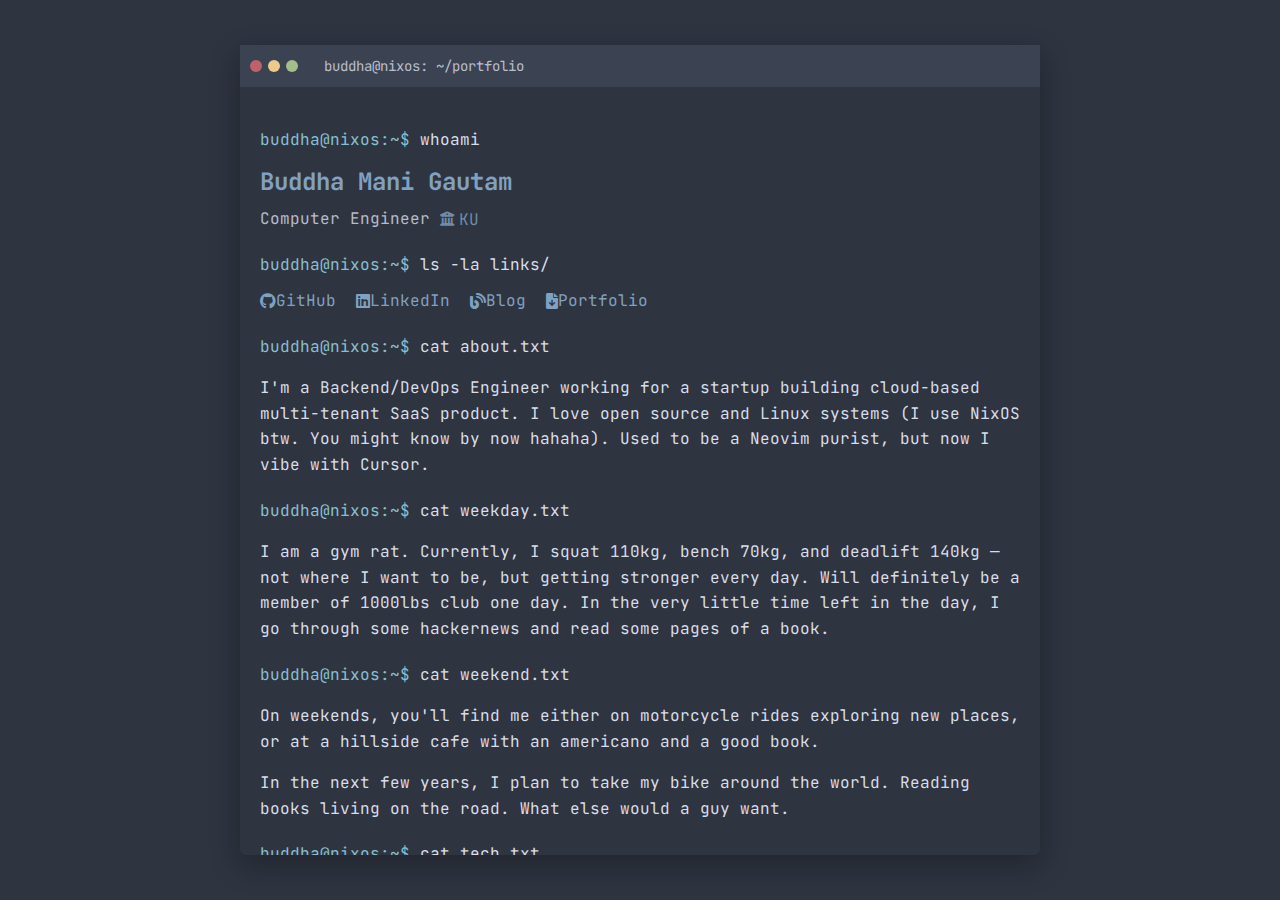
==== index.html @ 1394c9de "feat: languagge fluency" ====
<!DOCTYPE html>
<html lang="en">

<head>
	<meta charset="UTF-8">
	<meta name="viewport" content="width=device-width, initial-scale=1.0">
	<title>Buddha</title>
	<link rel="icon" href="assets/terminal.svg" type="image/svg+xml">
	<link rel="stylesheet" href="styles.css">
	<link rel="stylesheet" href="https://cdnjs.cloudflare.com/ajax/libs/font-awesome/6.0.0-beta3/css/all.min.css">
	<link rel="stylesheet" href="https://fonts.googleapis.com/css2?family=JetBrains+Mono:wght@400;700&display=swap">
</head>

<body>
	<div class="terminal">
		<div class="terminal-header">
			<span class="dot red"></span>
			<span class="dot yellow"></span>
			<span class="dot green"></span>
			<span class="terminal-title">buddha@nixos: ~/portfolio</span>
		</div>
		<div class="terminal-content">
			<div class="command-line">
				<span class="prompt">buddha@nixos:~$</span> whoami
			</div>
			<div class="output">
				<h1>Buddha Mani Gautam</h1>
				<p class="subtitle">Computer Engineer <a href="https://ku.edu.np/" class="nav-link" target="_blank">
					<i class="fas fa-university"></i> KU</a></p>
			</div>

			<div class="command-line">
				<span class="prompt">buddha@nixos:~$</span> ls -la links/
			</div>
			<div class="output links">
				<a href="https://github.com/buddhadonthavemoney/" target="_blank">
					<i class="fab fa-github"></i> GitHub
				</a>
				<a href="https://www.linkedin.com/in/buddhagautam/" target="_blank">
					<i class="fab fa-linkedin"></i> LinkedIn
				</a>
				<a href="https://blog.buddhag.com.np" target="_blank">
					<i class="fas fa-blog"></i> Blog
				</a>
				<a href="./assets/Buddha-Mani-Gautam.pdf" download target="_blank">
					<i class="fas fa-file-download"></i> Portfolio
				</a>
			</div>

			<div class="command-line">
				<span class="prompt">buddha@nixos:~$</span> cat about.txt
			</div>
			<div class="output">
				<p>I'm a Backend/DevOps Engineer working for a startup building cloud-based multi-tenant SaaS product. I love open source 
				and Linux systems (I use NixOS btw. You might know by now hahaha). Used to be a Neovim purist, but now I vibe with Cursor.</p>
			</div>

			<div class="command-line">
				<span class="prompt">buddha@nixos:~$</span> cat weekday.txt
			</div>
			<div class="output">
				<p>I am a gym rat. Currently, I squat 110kg, bench 70kg, and deadlift 140kg — not where 
				I want to be, but getting stronger every day. Will definitely be a member of 1000lbs club one day. In the very little time left in the day, I go through some hackernews and read some pages of a book.</p>
			</div>

			<div class="command-line">
				<span class="prompt">buddha@nixos:~$</span> cat weekend.txt
			</div>
			<div class="output">
				<p>On weekends, you'll find me either on motorcycle rides exploring new places, or at a hillside cafe 
				with an americano and a good book.</p>
				
				<p>In the next few years, I plan to take my bike around the world. Reading books living on the road. 
				What else would a guy want.</p>
			</div>

			<div class="command-line">
				<span class="prompt">buddha@nixos:~$</span> cat tech.txt
			</div>
			<div class="output">
				<p>On the tech side, I'm fascinated by databases, self-hosting services, and homelab setups. The elegance 
				of ACID-compliant systems — handling millions of updates and billions of reads in milliseconds — drives my 
				interest. I also enjoy building self-hosted solutions, from media streaming to personal cloud services, 
				optimizing for performance and reliability.</p>
			</div>
			
			<div class="command-line">
				<span class="prompt">buddha@nixos:~$</span> echo $QUOTE_OF_THE_DAY | cowsay
			</div>
			<div class="output">
				<pre class="cowsay">
 _________________________________________
/ When you reach the top you realize, the \
\ mountain wasn't the obstacle, it was you./
 -----------------------------------------
        \   ^__^
         \  (oo)\_______
            (__)\       )\/\
                ||----w |
                ||     ||
</pre>
			</div>
			<div class="command-line">
				<span class="prompt">buddha@nixos:~$</span><span class="cursor"></span>
			</div>
		</div>
	</div>
</body>

</html>
---- styles.css ----
:root {
    --bg-color: #2e3440;
    --text-color: #d8dee9;
    --prompt-color: #88c0d0;
    --accent-color: #81a1c1;
    --terminal-header: #3b4252;
    --cursor-color: #d8dee9;
}

body {
    background-color: #2e3440;
    margin: 0;
    padding: 20px;
    font-family: 'JetBrains Mono', monospace;
    color: var(--text-color);
    line-height: 1.6;
    display: flex;
    justify-content: center;
    align-items: center;
    min-height: 100vh;
    box-sizing: border-box;
    overflow: hidden;
}

.terminal {
    background-color: var(--bg-color);
    width: 100%;
    max-width: 800px;
    border-radius: 6px;
    box-shadow: 0 10px 30px rgba(0, 0, 0, 0.3);
    max-height: 90vh;
    display: flex;
    flex-direction: column;
}

.terminal-header {
    background-color: var(--terminal-header);
    padding: 10px;
    display: flex;
    align-items: center;
}

.dot {
    width: 12px;
    height: 12px;
    border-radius: 50%;
    margin-right: 6px;
}

.red { background-color: #bf616a; }
.yellow { background-color: #ebcb8b; }
.green { background-color: #a3be8c; }

.terminal-title {
    margin-left: 20px;
    font-size: 14px;
    color: var(--text-color);
    opacity: 0.8;
}

.terminal-content {
    padding: 20px;
    overflow-y: auto;
    flex-grow: 1;
}

.command-line {
    margin: 20px 0 10px;
    display: flex;
    align-items: center;
}

.prompt {
    color: var(--prompt-color);
    margin-right: 10px;
}

.output {
    margin-bottom: 20px;
    padding-left: 0;
    color: var(--text-color);
}

h1 {
    color: var(--accent-color);
    margin: 0;
    font-size: 24px;
}

.subtitle {
    color: var(--text-color);
    margin: 5px 0 20px;
    opacity: 0.8;
}

.links {
    display: flex;
    flex-wrap: wrap;
    gap: 20px;
}

.links a {
    color: var(--accent-color);
    text-decoration: none;
    display: flex;
    align-items: center;
    transition: color 0.2s;
}

.links a:hover {
    color: var(--accent-color);
}

footer {
    margin-top: 40px;
    color: var(--secondary-color);
    font-size: 0.9em;
    text-align: center;
}

/* Responsive design */
@media (max-width: 600px) {
    .content {
        padding: 20px;
    }

    h1 {
        font-size: 2em;
    }

    .links ul {
        flex-direction: column;
        gap: 10px;
    }
}

.nav-link {
    color: var(--accent-color);
    text-decoration: none;
    display: inline-flex;
    align-items: center;
    gap: 5px;
    transition: opacity 0.2s;
}

.nav-link:hover {
    opacity: 0.8;
}

.nav-link i {
    font-size: 0.9em;
}

/* Base responsive adjustments */
@media (max-width: 768px) {
  body {
    padding: 10px;
  }
  
  .terminal {
    width: 100%;
    max-width: 100%;
    border-radius: 4px;
  }
  
  .terminal-content {
    padding: 15px 10px;
  }
  
  h1 {
    font-size: 20px;
  }
  
  .subtitle {
    font-size: 14px;
  }
  
  .output p {
    font-size: 14px;
  }
  
  .command-line {
    font-size: 14px;
  }
  
  .prompt {
    font-size: 14px;
  }
  
  .cowsay {
    font-size: 10px;
    overflow-x: auto;
  }
}

/* Small phone adjustments */
@media (max-width: 480px) {
  .terminal-header {
    padding: 8px;
  }
  
  .dot {
    width: 10px;
    height: 10px;
    margin-right: 4px;
  }
  
  .terminal-title {
    font-size: 12px;
  }
  
  .links {
    flex-direction: column;
    gap: 12px;
  }
  
  .links a {
    padding: 5px 0;
  }
  
  .output p {
    font-size: 13px;
  }
  
  .command-line {
    font-size: 13px;
  }
  
  .prompt {
    font-size: 13px;
  }
}

/* Fix for the cowsay ASCII art on mobile */
@media (max-width: 600px) {
  .cowsay {
    font-size: 8px;
    line-height: 1.1;
    overflow-x: auto;
    white-space: pre;
    -webkit-overflow-scrolling: touch;
  }
}

/* Touch-friendly links */
@media (hover: none) {
  .links a {
    padding: 8px 0;
    display: block;
  }
  
  .links a:active {
    opacity: 0.7;
  }
}

/* Fix for viewport height issues on mobile browsers */
@media (max-width: 768px) {
  .terminal {
    max-height: none;
    height: auto;
  }
  
  body {
    min-height: 100vh;
    min-height: -webkit-fill-available;
  }
  
  html {
    height: -webkit-fill-available;
  }
}
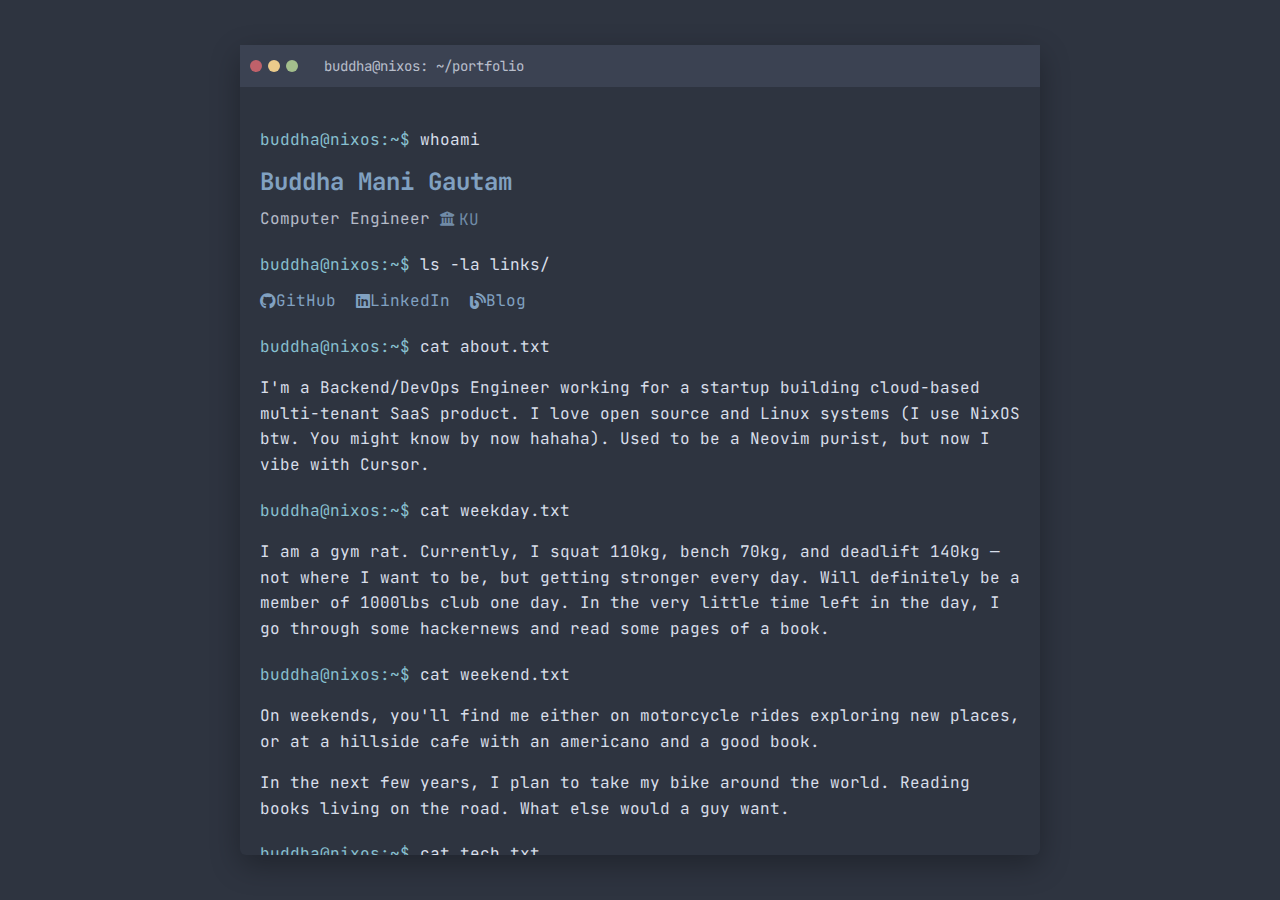
==== commit deb8cbd3: "feat: remove portfolio download link and add path to download" ====
--- a/index.html
+++ b/index.html
@@ -41,9 +41,6 @@
 				</a>
 				<a href="https://blog.buddhag.com.np" target="_blank">
 					<i class="fas fa-blog"></i> Blog
-				</a>
-				<a href="./assets/Buddha-Mani-Gautam.pdf" download target="_blank">
-					<i class="fas fa-file-download"></i> Portfolio
 				</a>
 			</div>
 
@@ -105,6 +102,7 @@
 			</div>
 		</div>
 	</div>
+
 </body>
 
 </html>
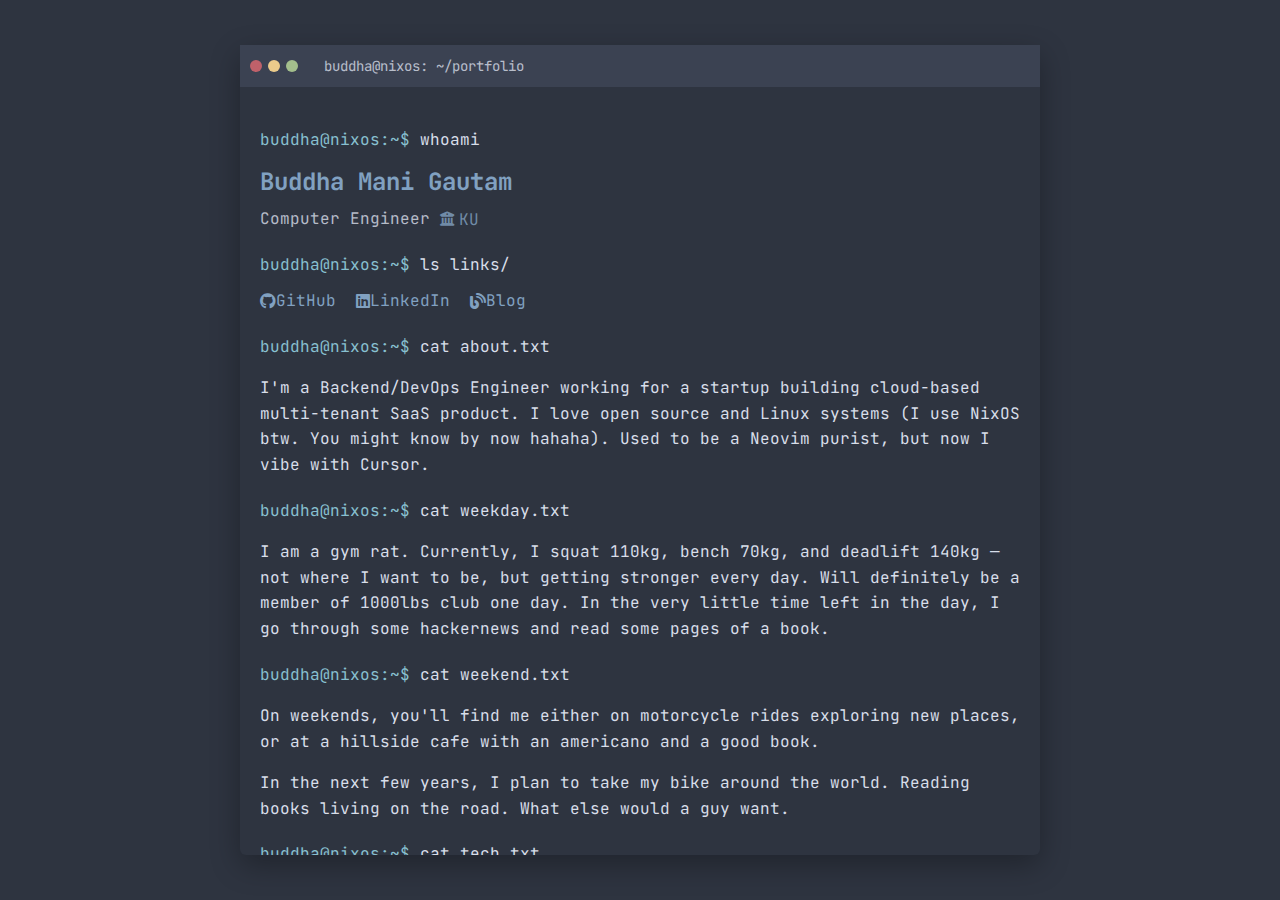
==== commit cbed97b6: "feat: update font size for cowsay" ====
--- a/index.html
+++ b/index.html
@@ -30,7 +30,7 @@
 			</div>
 
 			<div class="command-line">
-				<span class="prompt">buddha@nixos:~$</span> ls -la links/
+				<span class="prompt">buddha@nixos:~$</span> ls links/
 			</div>
 			<div class="output links">
 				<a href="https://github.com/buddhadonthavemoney/" target="_blank">
--- a/styles.css
+++ b/styles.css
@@ -19,7 +19,6 @@
     align-items: center;
     min-height: 100vh;
     box-sizing: border-box;
-    overflow: hidden;
 }
 
 .terminal {
@@ -186,11 +185,6 @@
   .prompt {
     font-size: 14px;
   }
-  
-  .cowsay {
-    font-size: 10px;
-    overflow-x: auto;
-  }
 }
 
 /* Small phone adjustments */
@@ -234,8 +228,8 @@
 /* Fix for the cowsay ASCII art on mobile */
 @media (max-width: 600px) {
   .cowsay {
-    font-size: 8px;
-    line-height: 1.1;
+    font-size: 13px;
+    line-height: 1.2;
     overflow-x: auto;
     white-space: pre;
     -webkit-overflow-scrolling: touch;
@@ -256,17 +250,20 @@
 
 /* Fix for viewport height issues on mobile browsers */
 @media (max-width: 768px) {
-  .terminal {
-    max-height: none;
-    height: auto;
-  }
-  
-  body {
-    min-height: 100vh;
-    min-height: -webkit-fill-available;
-  }
-  
-  html {
-    height: -webkit-fill-available;
-  }
-}
+    .terminal {
+        max-height: none;
+        height: auto;
+    }
+    
+    body {
+        min-height: 100vh;
+        min-height: -webkit-fill-available;
+        overflow-y: auto;
+        align-items: flex-start;
+        padding: 10px;
+    }
+    
+    html {
+        height: -webkit-fill-available;
+    }
+}
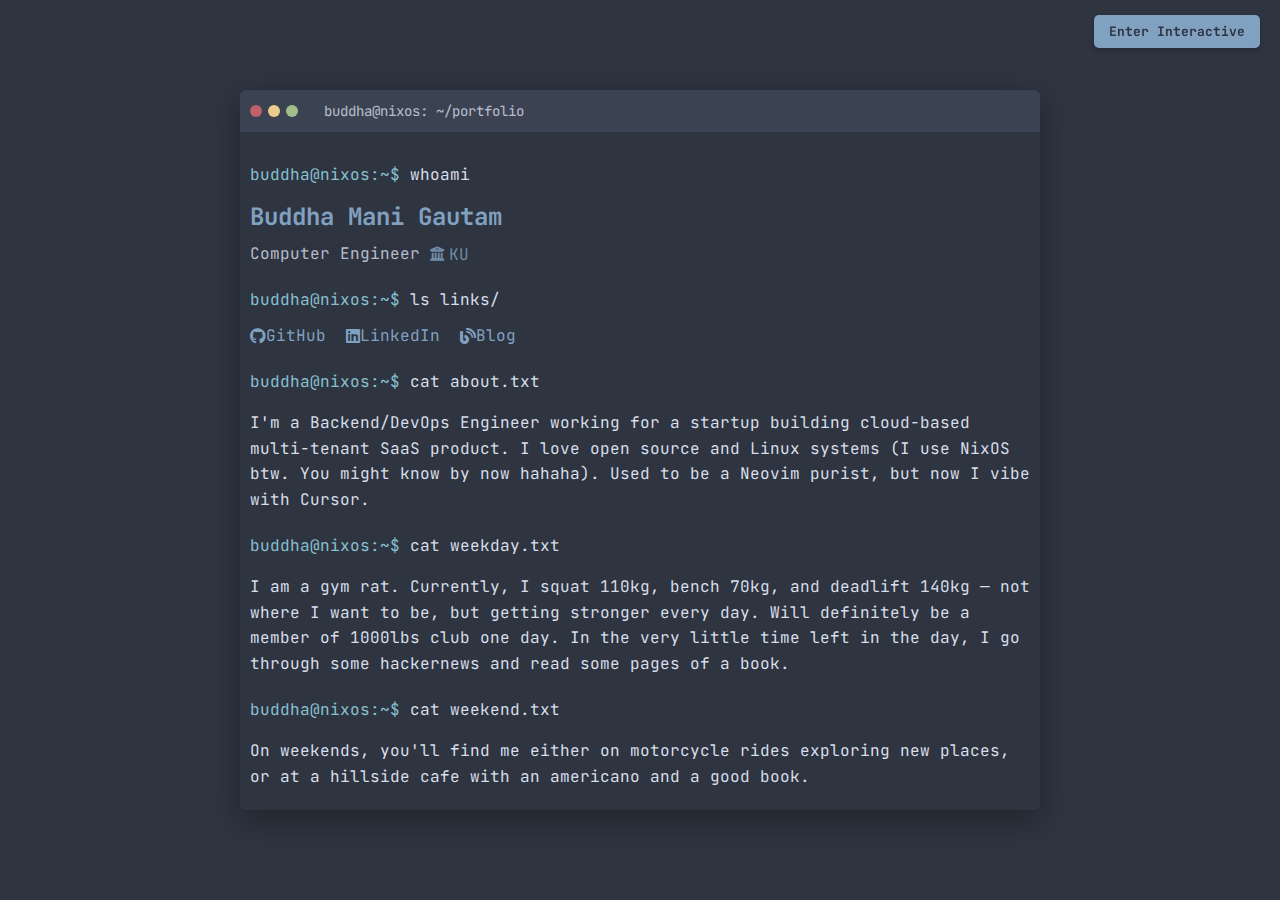
==== commit 6f0705ff: "feat: interactive mode" ====
--- a/index.html
+++ b/index.html
@@ -12,6 +12,12 @@
 </head>
 
 <body>
+	<div class="mode-toggle">
+		<button id="interactive-toggle-btn" class="toggle-button">
+			Enter Interactive
+		</button>
+	</div>
+
 	<div class="terminal">
 		<div class="terminal-header">
 			<span class="dot red"></span>
@@ -20,72 +26,73 @@
 			<span class="terminal-title">buddha@nixos: ~/portfolio</span>
 		</div>
 		<div class="terminal-content">
-			<div class="command-line">
-				<span class="prompt">buddha@nixos:~$</span> whoami
-			</div>
-			<div class="output">
-				<h1>Buddha Mani Gautam</h1>
-				<p class="subtitle">Computer Engineer <a href="https://ku.edu.np/" class="nav-link" target="_blank">
-					<i class="fas fa-university"></i> KU</a></p>
-			</div>
+			<div class="static-content">
+				<div class="command-line">
+					<span class="prompt">buddha@nixos:~$</span> whoami
+				</div>
+				<div class="output">
+					<h1>Buddha Mani Gautam</h1>
+					<p class="subtitle">Computer Engineer <a href="https://ku.edu.np/" class="nav-link" target="_blank">
+						<i class="fas fa-university"></i> KU</a></p>
+				</div>
 
-			<div class="command-line">
-				<span class="prompt">buddha@nixos:~$</span> ls links/
-			</div>
-			<div class="output links">
-				<a href="https://github.com/buddhadonthavemoney/" target="_blank">
-					<i class="fab fa-github"></i> GitHub
-				</a>
-				<a href="https://www.linkedin.com/in/buddhagautam/" target="_blank">
-					<i class="fab fa-linkedin"></i> LinkedIn
-				</a>
-				<a href="https://blog.buddhag.com.np" target="_blank">
-					<i class="fas fa-blog"></i> Blog
-				</a>
-			</div>
+				<div class="command-line">
+					<span class="prompt">buddha@nixos:~$</span> ls links/
+				</div>
+				<div class="output links">
+					<a href="https://github.com/buddhadonthavemoney/" target="_blank">
+						<i class="fab fa-github"></i> GitHub
+					</a>
+					<a href="https://www.linkedin.com/in/buddhagautam/" target="_blank">
+						<i class="fab fa-linkedin"></i> LinkedIn
+					</a>
+					<a href="https://blog.buddhag.com.np" target="_blank">
+						<i class="fas fa-blog"></i> Blog
+					</a>
+				</div>
 
-			<div class="command-line">
-				<span class="prompt">buddha@nixos:~$</span> cat about.txt
-			</div>
-			<div class="output">
-				<p>I'm a Backend/DevOps Engineer working for a startup building cloud-based multi-tenant SaaS product. I love open source 
-				and Linux systems (I use NixOS btw. You might know by now hahaha). Used to be a Neovim purist, but now I vibe with Cursor.</p>
-			</div>
+				<div class="command-line">
+					<span class="prompt">buddha@nixos:~$</span> cat about.txt
+				</div>
+				<div class="output">
+					<p>I'm a Backend/DevOps Engineer working for a startup building cloud-based multi-tenant SaaS product. I love open source 
+					and Linux systems (I use NixOS btw. You might know by now hahaha). Used to be a Neovim purist, but now I vibe with Cursor.</p>
+				</div>
 
-			<div class="command-line">
-				<span class="prompt">buddha@nixos:~$</span> cat weekday.txt
-			</div>
-			<div class="output">
-				<p>I am a gym rat. Currently, I squat 110kg, bench 70kg, and deadlift 140kg — not where 
-				I want to be, but getting stronger every day. Will definitely be a member of 1000lbs club one day. In the very little time left in the day, I go through some hackernews and read some pages of a book.</p>
-			</div>
+				<div class="command-line">
+					<span class="prompt">buddha@nixos:~$</span> cat weekday.txt
+				</div>
+				<div class="output">
+					<p>I am a gym rat. Currently, I squat 110kg, bench 70kg, and deadlift 140kg — not where 
+					I want to be, but getting stronger every day. Will definitely be a member of 1000lbs club one day. In the very little time left in the day, I go through some hackernews and read some pages of a book.</p>
+				</div>
 
-			<div class="command-line">
-				<span class="prompt">buddha@nixos:~$</span> cat weekend.txt
-			</div>
-			<div class="output">
-				<p>On weekends, you'll find me either on motorcycle rides exploring new places, or at a hillside cafe 
-				with an americano and a good book.</p>
+				<div class="command-line">
+					<span class="prompt">buddha@nixos:~$</span> cat weekend.txt
+				</div>
+				<div class="output">
+					<p>On weekends, you'll find me either on motorcycle rides exploring new places, or at a hillside cafe 
+					with an americano and a good book.</p>
+					
+					<p>In the next few years, I plan to take my bike around the world. Reading books living on the road. 
+					What else would a guy want.</p>
+				</div>
+
+				<div class="command-line">
+					<span class="prompt">buddha@nixos:~$</span> cat tech.txt
+				</div>
+				<div class="output">
+					<p>On the tech side, I'm fascinated by databases, self-hosting services, and homelab setups. The elegance 
+					of ACID-compliant systems — handling millions of updates and billions of reads in milliseconds — drives my 
+					interest. I also enjoy building self-hosted solutions, from media streaming to personal cloud services, 
+					optimizing for performance and reliability.</p>
+				</div>
 				
-				<p>In the next few years, I plan to take my bike around the world. Reading books living on the road. 
-				What else would a guy want.</p>
-			</div>
-
-			<div class="command-line">
-				<span class="prompt">buddha@nixos:~$</span> cat tech.txt
-			</div>
-			<div class="output">
-				<p>On the tech side, I'm fascinated by databases, self-hosting services, and homelab setups. The elegance 
-				of ACID-compliant systems — handling millions of updates and billions of reads in milliseconds — drives my 
-				interest. I also enjoy building self-hosted solutions, from media streaming to personal cloud services, 
-				optimizing for performance and reliability.</p>
-			</div>
-			
-			<div class="command-line">
-				<span class="prompt">buddha@nixos:~$</span> echo $QUOTE_OF_THE_DAY | cowsay
-			</div>
-			<div class="output">
-				<pre class="cowsay">
+				<div class="command-line">
+					<span class="prompt">buddha@nixos:~$</span> echo $QUOTE_OF_THE_DAY | cowsay
+				</div>
+				<div class="output">
+					<pre class="cowsay">
  _________________________________________
 / When you reach the top you realize, the \
 \ mountain wasn't the obstacle, it was you./
@@ -96,13 +103,25 @@
                 ||----w |
                 ||     ||
 </pre>
+				</div>
+				<div class="command-line">
+					<span class="prompt">buddha@nixos:~$</span><span class="cursor"></span>
+				</div>
 			</div>
-			<div class="command-line">
-				<span class="prompt">buddha@nixos:~$</span><span class="cursor"></span>
+
+			<!-- Command History Container (Added by JS) -->
+			<!-- <div class="command-history"></div> -->
+
+			<!-- Command Input Area (Initially Hidden) -->
+			<div class="command-input">
+				<!-- Update the prompt text here -->
+				<span class="prompt">buddha@nixos:~$</span>
+				<input type="text" id="command-input-field" autocomplete="off" spellcheck="false">
 			</div>
 		</div>
 	</div>
 
+	<script src="script.js"></script>
 </body>
 
 </html>
--- a/styles.css
+++ b/styles.css
@@ -27,9 +27,13 @@
     max-width: 800px;
     border-radius: 6px;
     box-shadow: 0 10px 30px rgba(0, 0, 0, 0.3);
-    max-height: 90vh;
+    max-height: 80vh;
+    height: auto;
+    overflow: hidden;
     display: flex;
     flex-direction: column;
+    transition: height 0.4s ease, max-height 0.4s ease;
+    box-sizing: border-box;
 }
 
 .terminal-header {
@@ -58,8 +62,12 @@
 }
 
 .terminal-content {
-    padding: 20px;
+    display: flex;
+    flex-direction: column;
     overflow-y: auto;
+    padding: 10px;
+    box-sizing: border-box;
+    position: relative;
     flex-grow: 1;
 }
 
@@ -160,6 +168,10 @@
     width: 100%;
     max-width: 100%;
     border-radius: 4px;
+    max-height: none;
+    height: auto;
+    min-height: 70vh;
+    width: 95%;
   }
   
   .terminal-content {
@@ -250,9 +262,9 @@
 
 /* Fix for viewport height issues on mobile browsers */
 @media (max-width: 768px) {
-    .terminal {
-        max-height: none;
-        height: auto;
+    .terminal.interactive {
+         min-height: 85vh;
+         height: auto;
     }
     
     body {
@@ -267,3 +279,210 @@
         height: -webkit-fill-available;
     }
 }
+
+/* --- Additions for Interactive Mode --- */
+
+/* Style the toggle button container */
+.mode-toggle {
+    position: fixed; /* Position relative to the viewport */
+    top: 15px;       /* Distance from top */
+    right: 20px;      /* Distance from right */
+    z-index: 1000;    /* Ensure it's above other elements */
+}
+
+/* Style the new toggle button */
+.toggle-button {
+    background-color: var(--accent-color); /* Use accent color */
+    color: var(--bg-color); /* Use background color for text */
+    border: none;
+    padding: 8px 15px;
+    border-radius: 5px;
+    font-family: 'JetBrains Mono', monospace;
+    font-size: 13px;
+    cursor: pointer;
+    transition: background-color 0.3s ease, transform 0.15s ease, box-shadow 0.3s ease;
+    box-shadow: 0 2px 5px rgba(0,0,0,0.2);
+    font-weight: bold;
+}
+
+.toggle-button:hover {
+    background-color: #81A1C1; /* Slightly lighter accent */
+    box-shadow: 0 4px 8px rgba(0,0,0,0.3);
+}
+
+.toggle-button:active {
+    transform: scale(0.97); /* Simple press animation */
+    background-color: #5E81AC; /* Darker accent */
+}
+
+/* Style for when interactive mode is ACTIVE */
+.toggle-button.active {
+    background-color: #BF616A; /* Use a different color (e.g., red) for active state */
+    color: var(--text-color);
+}
+
+.toggle-button.active:hover {
+    background-color: #d08770; /* Lighter red/orange */
+}
+
+.toggle-button.active:active {
+    background-color: #a35058; /* Darker red */
+}
+
+/* Command Input Area Styling */
+.command-input {
+    display: none;
+    align-items: center;
+    padding-bottom: 5px;
+    box-sizing: border-box;
+    flex-shrink: 0;
+}
+
+.command-input .prompt {
+    color: var(--prompt-color);
+    margin-right: 10px;
+}
+
+#command-input-field {
+    flex-grow: 1;
+    background: none;
+    border: none;
+    outline: none;
+    color: var(--text-color);
+    font-family: 'JetBrains Mono', monospace;
+    font-size: inherit;
+    caret-color: var(--cursor-color);
+}
+
+/* --- State Changes based on '.interactive' class --- */
+
+/* When terminal IS interactive */
+.terminal.interactive .static-content {
+    opacity: 0;
+    visibility: hidden;
+    position: absolute;
+    pointer-events: none;
+}
+
+.terminal.interactive .command-input {
+    display: flex;
+    opacity: 1;
+    visibility: visible;
+}
+
+/* Ensure command history (added by JS) is visible */
+.terminal.interactive .command-history {
+    display: block;
+    opacity: 1;
+    visibility: visible;
+}
+
+/* When terminal IS NOT interactive (Default State) */
+.terminal:not(.interactive) .static-content {
+    opacity: 1;
+    visibility: visible;
+    position: static;
+    pointer-events: auto;
+}
+
+.terminal:not(.interactive) .command-input {
+    opacity: 0;
+    visibility: hidden;
+    display: none;
+}
+
+/* Hide command history container when not interactive */
+.terminal:not(.interactive) .command-history {
+    opacity: 0;
+    visibility: hidden;
+    display: none;
+}
+
+/* Add a slightly longer transition for content visibility */
+.static-content, .command-input, .command-history {
+    transition: opacity 0.4s ease, visibility 0s linear 0.4s;
+}
+
+/* Specific transitions for entering/leaving interactive mode */
+.terminal.interactive .static-content {
+    transition: opacity 0.4s ease, visibility 0s linear 0.4s, position 0s linear 0.4s;
+}
+.terminal:not(.interactive) .static-content {
+     transition: opacity 0.4s ease 0.1s;
+}
+
+.terminal.interactive .command-input,
+.terminal.interactive .command-history {
+    transition: opacity 0.4s ease 0.1s;
+}
+
+.terminal:not(.interactive) .command-input,
+.terminal:not(.interactive) .command-history {
+     transition: opacity 0.4s ease, visibility 0s linear 0.4s, display 0s linear 0.4s;
+}
+
+/* Adjust padding/margins if needed for interactive mode */
+.terminal.interactive .terminal-content {
+    padding-bottom: 10px;
+}
+
+/* Style the command/response history added by JS */
+.command-history .command {
+    display: flex;
+    margin-bottom: 5px;
+}
+.command-history .command .prompt {
+    margin-right: 10px;
+    color: var(--prompt-color);
+}
+.command-history .command .command-text {
+    color: var(--text-color);
+}
+.command-history .response {
+    margin-bottom: 15px;
+    color: var(--text-color);
+    line-height: 1.5;
+}
+.command-history .response a {
+    color: var(--accent-color);
+    text-decoration: underline;
+}
+.command-history .response a:hover {
+    opacity: 0.8;
+}
+.command-history .response .cowsay {
+    font-size: 14px;
+    line-height: 1.3;
+    color: var(--text-color);
+    white-space: pre;
+    overflow-x: auto;
+}
+
+/* Ensure terminal content scrolls properly */
+.terminal-content {
+    position: relative;
+}
+
+/* Make terminal taller in interactive mode */
+.terminal.interactive {
+    height: 75vh;
+    max-height: 90vh;
+}
+
+/* Ensure history container takes up necessary space */
+.command-history {
+    margin-bottom: 10px;
+}
+
+/* Ensure command input stays at the bottom */
+.terminal.interactive .terminal-content {
+    display: flex;
+    flex-direction: column;
+    justify-content: flex-end;
+}
+
+/* Make sure history takes up available space but allows scrolling */
+.command-history {
+    overflow-y: auto;
+    max-height: calc(100% - 30px); /* Adjust based on your command input height */
+}
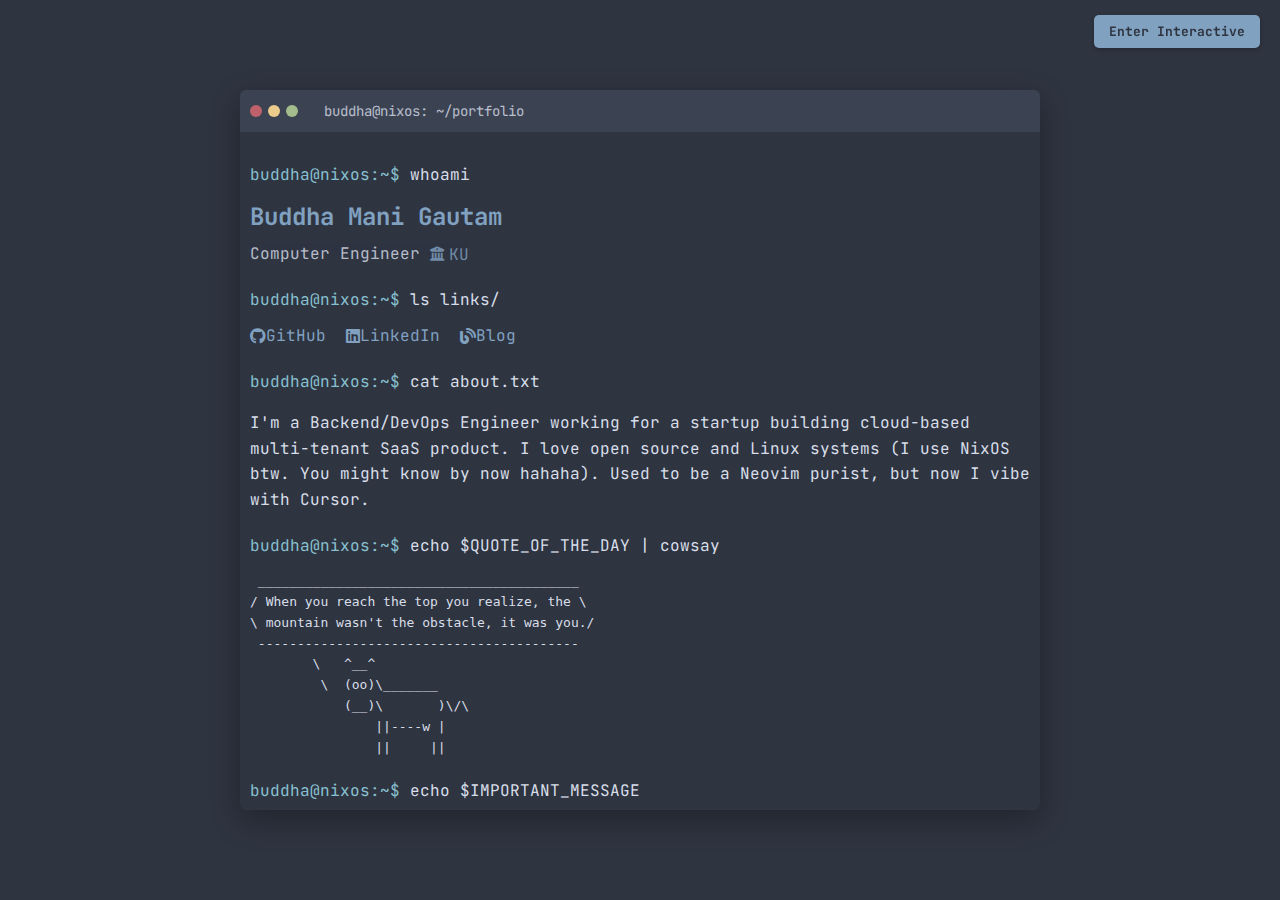
==== commit f48774cc: "feat: good state" ====
--- a/index.html
+++ b/index.html
@@ -58,35 +58,6 @@
 					<p>I'm a Backend/DevOps Engineer working for a startup building cloud-based multi-tenant SaaS product. I love open source 
 					and Linux systems (I use NixOS btw. You might know by now hahaha). Used to be a Neovim purist, but now I vibe with Cursor.</p>
 				</div>
-
-				<div class="command-line">
-					<span class="prompt">buddha@nixos:~$</span> cat weekday.txt
-				</div>
-				<div class="output">
-					<p>I am a gym rat. Currently, I squat 110kg, bench 70kg, and deadlift 140kg — not where 
-					I want to be, but getting stronger every day. Will definitely be a member of 1000lbs club one day. In the very little time left in the day, I go through some hackernews and read some pages of a book.</p>
-				</div>
-
-				<div class="command-line">
-					<span class="prompt">buddha@nixos:~$</span> cat weekend.txt
-				</div>
-				<div class="output">
-					<p>On weekends, you'll find me either on motorcycle rides exploring new places, or at a hillside cafe 
-					with an americano and a good book.</p>
-					
-					<p>In the next few years, I plan to take my bike around the world. Reading books living on the road. 
-					What else would a guy want.</p>
-				</div>
-
-				<div class="command-line">
-					<span class="prompt">buddha@nixos:~$</span> cat tech.txt
-				</div>
-				<div class="output">
-					<p>On the tech side, I'm fascinated by databases, self-hosting services, and homelab setups. The elegance 
-					of ACID-compliant systems — handling millions of updates and billions of reads in milliseconds — drives my 
-					interest. I also enjoy building self-hosted solutions, from media streaming to personal cloud services, 
-					optimizing for performance and reliability.</p>
-				</div>
 				
 				<div class="command-line">
 					<span class="prompt">buddha@nixos:~$</span> echo $QUOTE_OF_THE_DAY | cowsay
@@ -103,6 +74,12 @@
                 ||----w |
                 ||     ||
 </pre>
+				</div>
+				<div class="command-line">
+					<span class="prompt">buddha@nixos:~$</span> echo $IMPORTANT_MESSAGE
+				</div>
+				<div class="output">
+					Enter interactive mode for more commands!
 				</div>
 				<div class="command-line">
 					<span class="prompt">buddha@nixos:~$</span><span class="cursor"></span>
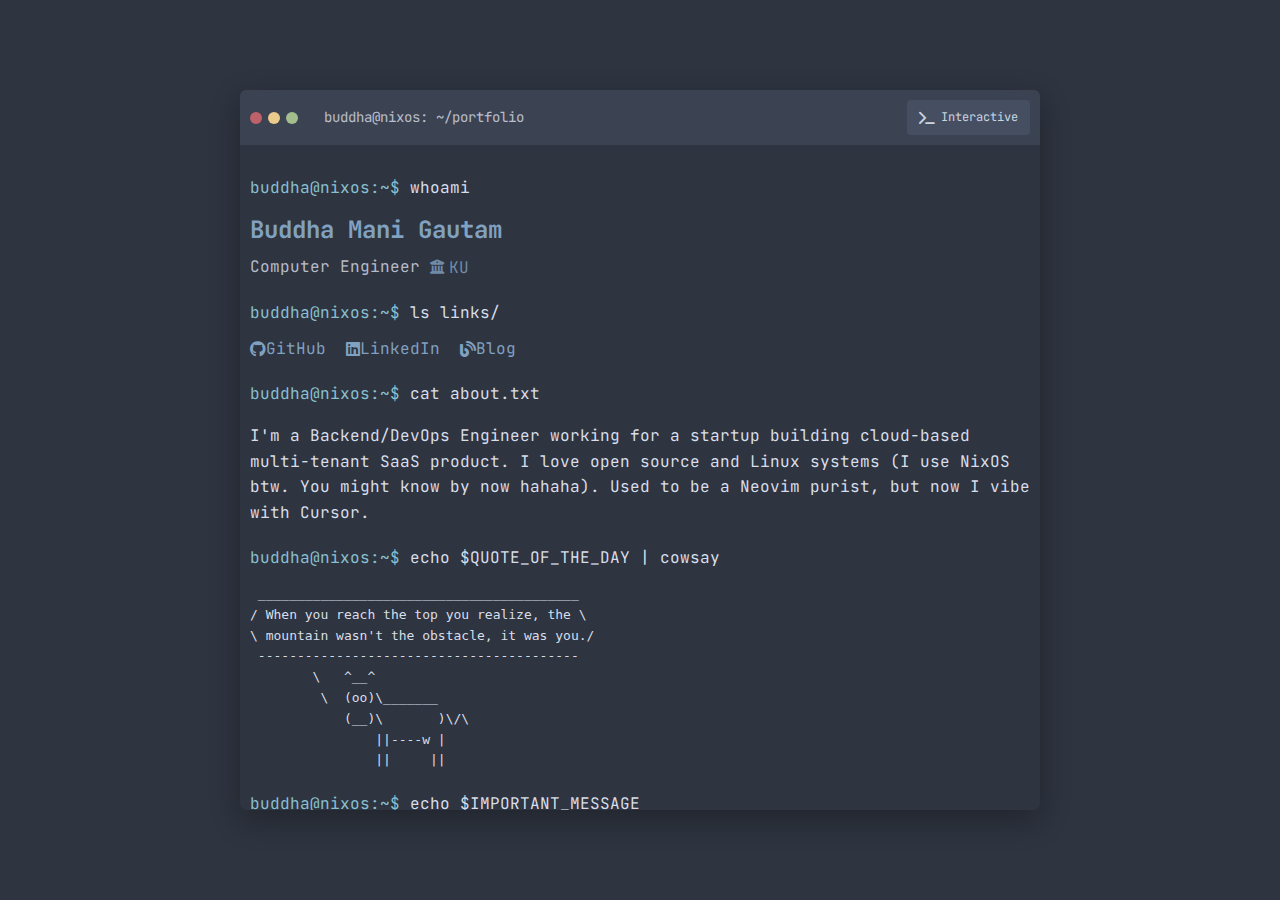
==== commit a4c416fb: "feat: move interactive button in the terminal title bar" ====
--- a/index.html
+++ b/index.html
@@ -12,11 +12,15 @@
 </head>
 
 <body>
+	<!-- Remove the desktop mode toggle button from HTML -->
+	<!-- Delete or comment out this section: -->
+	<!--
 	<div class="mode-toggle">
 		<button id="interactive-toggle-btn" class="toggle-button">
 			Enter Interactive
 		</button>
 	</div>
+	-->
 
 	<div class="terminal">
 		<div class="terminal-header">
@@ -24,6 +28,9 @@
 			<span class="dot yellow"></span>
 			<span class="dot green"></span>
 			<span class="terminal-title">buddha@nixos: ~/portfolio</span>
+			<span class="mobile-toggle" id="mobile-interactive-toggle">
+				<i class="fas fa-terminal"></i>
+			</span>
 		</div>
 		<div class="terminal-content">
 			<div class="static-content">
--- a/styles.css
+++ b/styles.css
@@ -161,21 +161,27 @@
 /* Base responsive adjustments */
 @media (max-width: 768px) {
   body {
+    margin: 0;
+    padding: 0;
+    height: 100vh;
+    width: 100vw;
+    display: flex;
+    justify-content: center;
+    align-items: center;
+    background-color: #1a1d21;
+  }
+  
+  .terminal {
+    width: 95%;
+    height: 95vh;
+    margin: 0;
+    border-radius: 8px;
+    box-shadow: 0 10px 30px rgba(0, 0, 0, 0.4);
+  }
+  
+  .terminal-content {
     padding: 10px;
-  }
-  
-  .terminal {
-    width: 100%;
-    max-width: 100%;
-    border-radius: 4px;
-    max-height: none;
-    height: auto;
-    min-height: 70vh;
-    width: 95%;
-  }
-  
-  .terminal-content {
-    padding: 15px 10px;
+    font-size: 14px;
   }
   
   h1 {
@@ -191,18 +197,50 @@
   }
   
   .command-line {
-    font-size: 14px;
+    margin-top: 15px;
   }
   
   .prompt {
     font-size: 14px;
+  }
+  
+  .links a {
+    display: inline-block;
+    margin-right: 15px;
+    margin-bottom: 10px;
+    padding: 5px 10px;
+    background-color: rgba(255, 255, 255, 0.05);
+    border-radius: 4px;
+  }
+  
+  pre.cowsay {
+    font-size: 11px;
+    white-space: pre-wrap;
+    max-width: 100%;
+    overflow-x: auto;
+  }
+  
+  .mode-toggle {
+    position: absolute;
+    top: 10px;
+    right: 10px;
+    z-index: 1000;
+  }
+  
+  .toggle-button {
+    background-color: #4a5568;
+    color: white;
+    border: none;
+    padding: 8px 12px;
+    border-radius: 4px;
+    font-size: 12px;
   }
 }
 
 /* Small phone adjustments */
 @media (max-width: 480px) {
   .terminal-header {
-    padding: 8px;
+    padding: 8px 10px;
   }
   
   .dot {
@@ -212,7 +250,7 @@
   }
   
   .terminal-title {
-    font-size: 12px;
+    font-size: 13px;
   }
   
   .links {
@@ -221,7 +259,8 @@
   }
   
   .links a {
-    padding: 5px 0;
+    display: block;
+    margin-bottom: 8px;
   }
   
   .output p {
@@ -317,7 +356,7 @@
 
 /* Style for when interactive mode is ACTIVE */
 .toggle-button.active {
-    background-color: #BF616A; /* Use a different color (e.g., red) for active state */
+    background-color: #be6870; /* Use a different color (e.g., red) for active state */
     color: var(--text-color);
 }
 
@@ -326,7 +365,7 @@
 }
 
 .toggle-button.active:active {
-    background-color: #a35058; /* Darker red */
+    background-color: #ae656c; /* Darker red */
 }
 
 /* Command Input Area Styling */
@@ -486,3 +525,58 @@
     overflow-y: auto;
     max-height: calc(100% - 30px); /* Adjust based on your command input height */
 }
+
+/* Style the toggle button with red color scheme matching the close circle */
+.mobile-toggle {
+    margin-left: auto;
+    cursor: pointer !important;
+    padding: 8px 12px;
+    font-size: 14px;
+    border-radius: 4px;
+    transition: all 0.2s ease;
+    display: flex;
+    align-items: center;
+    justify-content: center;
+    z-index: 100;
+    
+    /* Default state (non-interactive) */
+    background-color: rgba(74, 85, 104, 0.7);
+    color: #cbd5e0;
+}
+
+/* Hover state */
+.mobile-toggle:hover {
+    background-color: rgba(74, 85, 104, 0.9);
+    color: white;
+}
+
+/* Active state (interactive mode) - red color matching close button */
+.mobile-toggle.active {
+    background-color: #be6870; /* Red color similar to close button */
+    color: white;
+}
+
+/* Active + hover state */
+.mobile-toggle.active:hover {
+    background-color: rgb(203, 63, 63); /* Darker red on hover */
+}
+
+/* Change the text based on state */
+.mobile-toggle::after {
+    content: "Interactive";
+    margin-left: 6px;
+    font-size: 12px;
+}
+
+.mobile-toggle.active::after {
+    content: "Exit";
+}
+
+/* For very small screens, just show icon */
+@media (max-width: 480px) {
+    .mobile-toggle::after,
+    .mobile-toggle.active::after {
+        content: "";
+        margin-left: 0;
+    }
+}
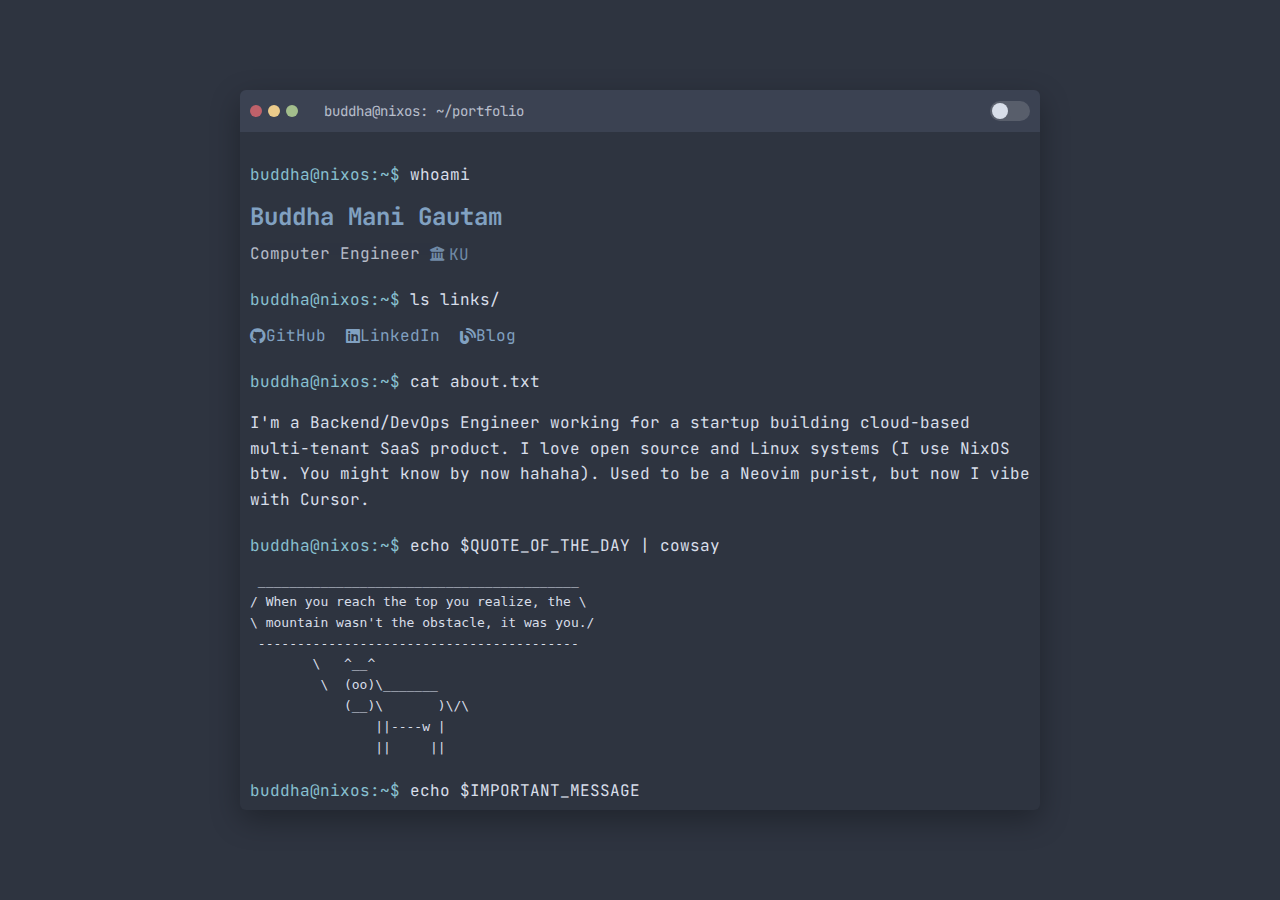
==== commit a89256e6: "refactor: update toggle button. and add exit command" ====
--- a/index.html
+++ b/index.html
@@ -28,9 +28,12 @@
 			<span class="dot yellow"></span>
 			<span class="dot green"></span>
 			<span class="terminal-title">buddha@nixos: ~/portfolio</span>
-			<span class="mobile-toggle" id="mobile-interactive-toggle">
-				<i class="fas fa-terminal"></i>
-			</span>
+			
+			<!-- Simplified toggle switch without the icon -->
+			<label class="toggle-switch" id="mobile-interactive-toggle">
+				<input type="checkbox" id="mode-toggle-checkbox">
+				<span class="toggle-slider"></span>
+			</label>
 		</div>
 		<div class="terminal-content">
 			<div class="static-content">
--- a/styles.css
+++ b/styles.css
@@ -171,17 +171,22 @@
     background-color: #1a1d21;
   }
   
+  .container {
+    margin: 10px;
+    width: calc(100% - 20px);
+    max-width: 100%;
+  }
+  
   .terminal {
-    width: 95%;
-    height: 95vh;
-    margin: 0;
-    border-radius: 8px;
-    box-shadow: 0 10px 30px rgba(0, 0, 0, 0.4);
+    width: 100%;
+    max-height: 85vh;
+    height: auto;
+    min-height: 500px; /* Ensure minimum height */
   }
   
   .terminal-content {
-    padding: 10px;
-    font-size: 14px;
+    height: calc(100% - 30px); /* Account for header */
+    overflow-y: auto;
   }
   
   h1 {
@@ -234,6 +239,28 @@
     padding: 8px 12px;
     border-radius: 4px;
     font-size: 12px;
+  }
+  
+  .terminal.interactive {
+    height: 85vh;
+    max-height: 85vh;
+  }
+  
+  .command-history {
+    max-height: none; /* Let it grow naturally */
+    overflow-y: auto;
+  }
+  
+  /* Ensure content fills available space */
+  .terminal-content, .command-history {
+    flex-grow: 1;
+    display: flex;
+    flex-direction: column;
+  }
+  
+  /* Ensure command input stays at bottom */
+  .command-input {
+    margin-top: auto;
   }
 }
 
@@ -526,57 +553,88 @@
     max-height: calc(100% - 30px); /* Adjust based on your command input height */
 }
 
-/* Style the toggle button with red color scheme matching the close circle */
-.mobile-toggle {
+/* Replace the toggle switch styles with these simplified versions */
+
+/* Toggle Switch Container */
+.toggle-switch {
+    position: relative;
+    display: inline-block;
     margin-left: auto;
-    cursor: pointer !important;
-    padding: 8px 12px;
-    font-size: 14px;
-    border-radius: 4px;
-    transition: all 0.2s ease;
-    display: flex;
-    align-items: center;
-    justify-content: center;
-    z-index: 100;
+    width: 40px;
+    height: 20px;
+    cursor: pointer;
+}
+
+/* Hide default checkbox */
+.toggle-switch input {
+    opacity: 0;
+    width: 0;
+    height: 0;
+}
+
+/* The slider */
+.toggle-slider {
+    position: absolute;
+    top: 0;
+    left: 0;
+    right: 0;
+    bottom: 0;
+    background-color: rgba(255, 255, 255, 0.15);
+    transition: .3s;
+    border-radius: 34px;
+}
+
+/* The circle on the slider */
+.toggle-slider:before {
+    position: absolute;
+    content: "";
+    height: 16px;
+    width: 16px;
+    left: 2px;
+    bottom: 2px;
+    background-color: #d8dee9;
+    transition: .3s;
+    border-radius: 50%;
+}
+
+/* Active/checked state - subtle red color */
+.toggle-switch input:checked + .toggle-slider {
+    background-color: #bf616a; /* Subtle Nord red */
+}
+
+.toggle-switch input:checked + .toggle-slider:before {
+    transform: translateX(20px);
+}
+
+/* Remove the glow effect for a cleaner look */
+.toggle-switch input:checked + .toggle-slider {
+    box-shadow: none;
+}
+
+/* Hover effect */
+.toggle-switch:hover .toggle-slider {
+    background-color: rgba(255, 255, 255, 0.25);
+}
+
+.toggle-switch input:checked:hover + .toggle-slider {
+    background-color: #d08770; /* Slightly lighter red/orange when hovered */
+}
+
+/* Responsive adjustments */
+@media (max-width: 480px) {
+    .toggle-switch {
+        width: 36px;
+        height: 18px;
+    }
     
-    /* Default state (non-interactive) */
-    background-color: rgba(74, 85, 104, 0.7);
-    color: #cbd5e0;
-}
-
-/* Hover state */
-.mobile-toggle:hover {
-    background-color: rgba(74, 85, 104, 0.9);
-    color: white;
-}
-
-/* Active state (interactive mode) - red color matching close button */
-.mobile-toggle.active {
-    background-color: #be6870; /* Red color similar to close button */
-    color: white;
-}
-
-/* Active + hover state */
-.mobile-toggle.active:hover {
-    background-color: rgb(203, 63, 63); /* Darker red on hover */
-}
-
-/* Change the text based on state */
-.mobile-toggle::after {
-    content: "Interactive";
-    margin-left: 6px;
-    font-size: 12px;
-}
-
-.mobile-toggle.active::after {
-    content: "Exit";
-}
-
-/* For very small screens, just show icon */
-@media (max-width: 480px) {
-    .mobile-toggle::after,
-    .mobile-toggle.active::after {
-        content: "";
-        margin-left: 0;
-    }
-}
+    .toggle-slider:before {
+        height: 14px;
+        width: 14px;
+        left: 2px;
+        bottom: 2px;
+    }
+    
+    .toggle-switch input:checked + .toggle-slider:before {
+        transform: translateX(18px);
+    }
+}
